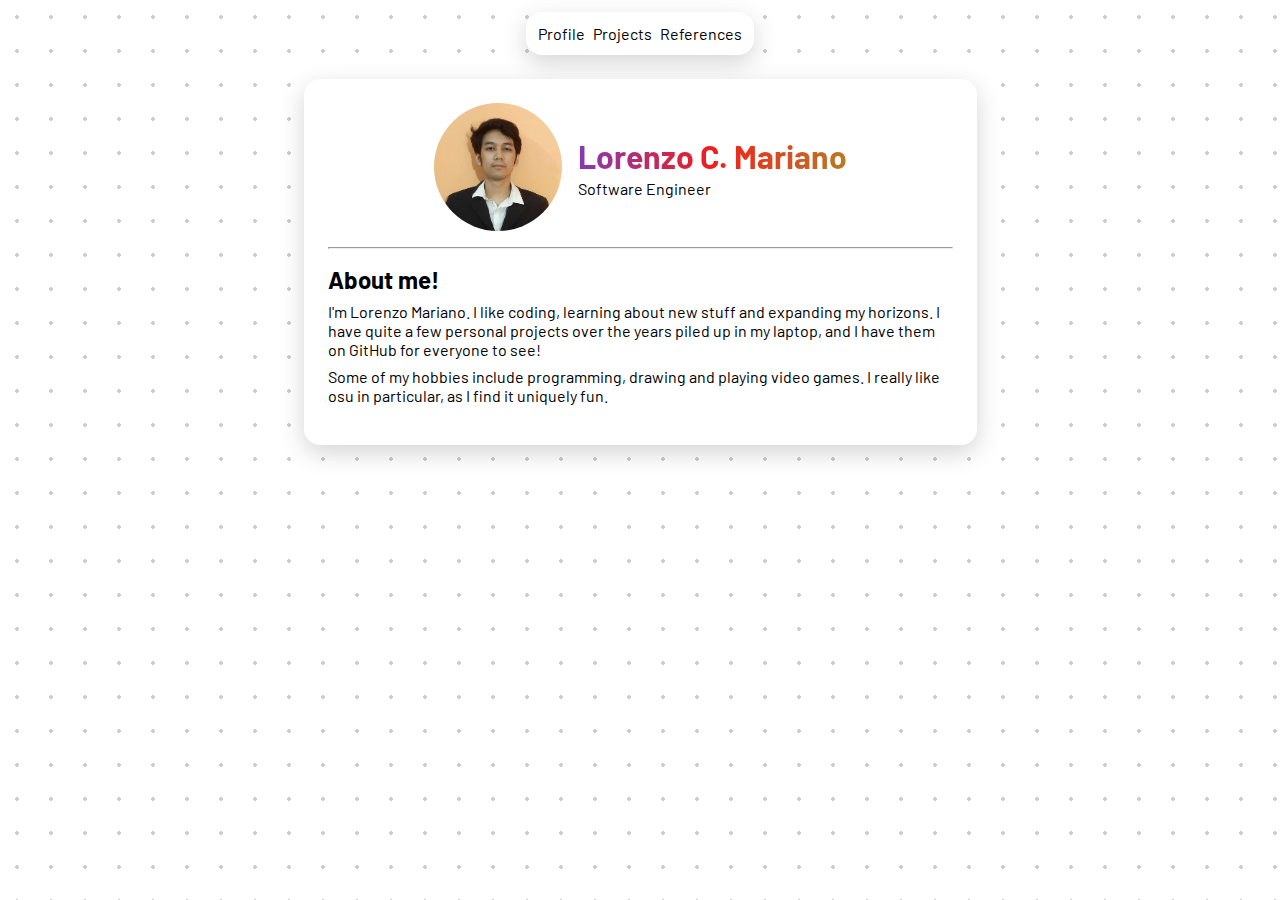
==== index.html @ 4b908461 "changed folder structure" ====
<!DOCTYPE html>
<html lang="en">

	<head>
		<meta charset="UTF-8">
		<meta name="viewport" content="width=device-width, initial-scale=1.0">
		<link rel="stylesheet" href="styles/global.css">
		<link rel="stylesheet" href="styles/index.css">
		<title>My Portfolio | Profile</title>
	</head>

	<body>
		<nav>
			<a href="index.html">Profile</a>
			<a href="projects.html">Projects</a>
			<a href="references.html">References</a>
		</nav>

		<section class="profile-wrapper shadow">
			<section class="profile-header">
				<img src="assets/images/profile-pic.jpg" alt="profile picture lorenzo mariano">
				<div>
					<h1 class="gradient">Lorenzo C. Mariano</h1>
					<span>Software Engineer</span>
				</div>
			</section>
			<hr>
			<section class="profile-details">
				<div class="profile-item">
					<h2>About me!</h2>
					<p>
						I'm Lorenzo Mariano. I like coding, learning about
						new stuff and expanding my horizons. I have quite a few
						personal projects over the years piled up in my laptop,
						and I have them on GitHub for everyone to see!
					</p>
					<p>
						Some of my hobbies include programming, drawing and
						playing video games. I really like osu in particular,
						as I find it uniquely fun.
					</p>
				</div>
			</section>
		</section>
	</body>

</html>
---- styles/global.css ----
@import url('https://fonts.googleapis.com/css2?family=Barlow:ital,wght@0,100;0,200;0,300;0,400;0,500;0,600;0,700;0,800;0,900;1,100;1,200;1,300;1,400;1,500;1,600;1,700;1,800;1,900&display=swap');

* {
	margin: 0;
	padding: 0;

	font-family: "Barlow", sans-serif;
}

body {
	display: flex;
	flex-direction: column;

	background-color: #ffffff;
	opacity: 1;
	background-image: radial-gradient(#cccccc 1.7000000000000002px, #ffffff 1.7000000000000002px);
	background-size: 34px 34px;
}

nav {
	display: flex;
	justify-content: center;
	gap: 0.5rem;

	margin: 0.75rem auto;
	padding: 0.75rem;

	margin-bottom: 1.5rem;
	background-color: #fff;

	box-shadow: #2c2f3133 0px 8px 24px;
	border-radius: 1rem;
}

nav:hover {
	transform: scale(1.05);
	transition: all 100ms ease-in-out;
}

.gradient {
	background: #833AB4;
	background: linear-gradient(to right, #833AB4 0%, #F41C1C 50%, #B97B24 100%);
	-webkit-background-clip: text;
	-webkit-text-fill-color: transparent;

	background-clip: clip;
}

.shadow {
	box-shadow: #2c2f3133 0px 8px 24px;
}

a {
	all: unset;
	cursor: pointer;
}

a:hover {
	font-weight: bold;

	background: #833AB4;
	background: linear-gradient(to right, #833AB4 0%, #F41C1C 50%, #B97B24 100%);
	-webkit-background-clip: text;
	-webkit-text-fill-color: transparent;
	background-clip: clip;
}

@media screen and (max-width: 625px) {
	.shadow {
		box-shadow: none;
	}
}
---- styles/index.css ----
.profile-wrapper {
	max-width: 625px;
	margin: 0 auto;

	border-radius: 1rem;
	padding: 1.5rem;

	background-color: #fff;
}

.profile-header {
	display: flex;
	gap: 1rem;

	max-width: fit-content;
	margin: 0 auto;
	padding-bottom: 1rem;
}

.profile-header>img {
	border-radius: 100%;
	width: 8rem;
}

.profile-header>div {
	display: flex;
	flex-direction: column;
	justify-content: center;
	gap: 0.25rem;
}

.profile-details {
	padding-top: 1rem;
	padding-bottom: 1rem;
}

.profile-item {
	display: flex;
	flex-direction: column;
	gap: 0.5rem;
}

@media screen and (max-width: 625px) {
	.shadow {
		box-shadow: none;
	}
}
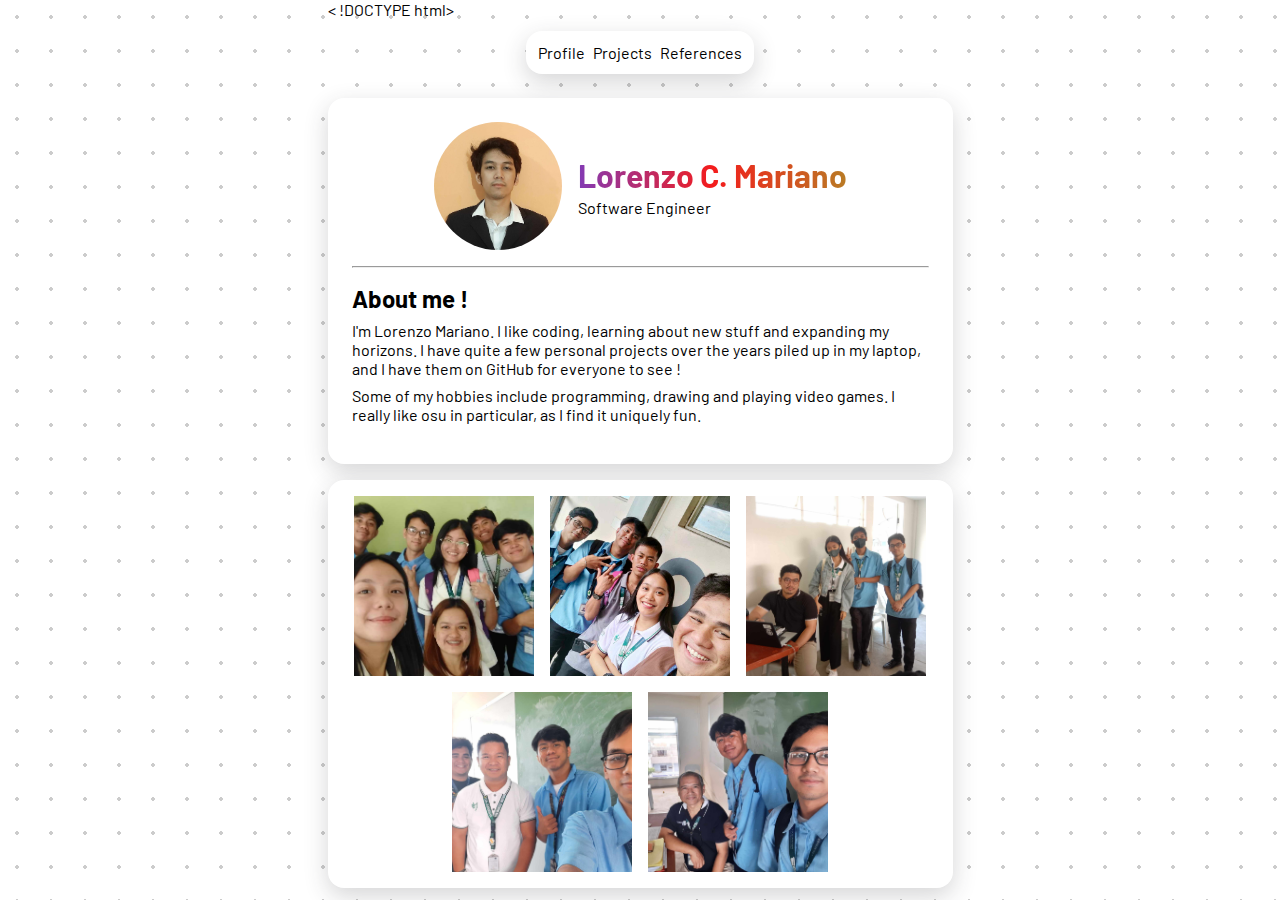
==== commit b9273c4e: "Add pictures to homepage." ====
--- a/index.html
+++ b/index.html
@@ -1,47 +1,41 @@
-<!DOCTYPE html>
-<html lang="en">
+< !DOCTYPE html>
+  <html lang="en">
 
-	<head>
-		<meta charset="UTF-8">
-		<meta name="viewport" content="width=device-width, initial-scale=1.0">
-		<link rel="stylesheet" href="styles/global.css">
-		<link rel="stylesheet" href="styles/index.css">
-		<title>My Portfolio | Profile</title>
-	</head>
+  <head>
+    <meta charset="UTF-8">
+    <meta name="viewport" content="width=device-width, initial-scale=1.0">
+    <link rel="icon" type="image/x-icon" href="assets/icons/github.svg">
+    <link rel="stylesheet" href="styles/global.css">
+    <link rel="stylesheet" href="styles/index.css">
+    <link rel="stylesheet" href="styles/gallery.css">
+    <script src="gallery.js" defer></script>
+    <title>My Portfolio | Profile</title>
+  </head>
 
-	<body>
-		<nav>
-			<a href="index.html">Profile</a>
-			<a href="projects.html">Projects</a>
-			<a href="references.html">References</a>
-		</nav>
+  <body>
+    <nav><a href="index.html">Profile</a><a href="projects.html">Projects</a><a href="references.html">References</a></nav>
+    <section class="profile-wrapper shadow">
+      <section class="profile-header"><img src="assets/images/profile-pic.jpg" alt="profile picture lorenzo mariano">
+        <div>
+          <h1 class="gradient">Lorenzo C. Mariano</h1><span>Software Engineer</span>
+        </div>
+      </section>
+      <hr>
+      <section class="profile-details">
+        <div class="profile-item">
+          <h2>About me !</h2>
+          <p>I'm Lorenzo Mariano. I like coding, learning about
+            new stuff and expanding my horizons. I have quite a few personal projects over the years piled up in my laptop,
+            and I have them on GitHub for everyone to see ! </p>
+          <p>Some of my hobbies include programming,
+            drawing and playing video games. I really like osu in particular,
+            as I find it uniquely fun. </p>
+        </div>
+      </section>
+    </section>
+    <section class="gallery shadow">
+      <dialog></dialog><img src="assets/images/with maam elsie.jpg"><img src="assets/images/with maam raquel.jpg"><img src="assets/images/with ser bads better.jpeg"><img src="assets/images/with ser jes.jpg"><img src="assets/images/with sir john.jpg">
+    </section>
+  </body>
 
-		<section class="profile-wrapper shadow">
-			<section class="profile-header">
-				<img src="assets/images/profile-pic.jpg" alt="profile picture lorenzo mariano">
-				<div>
-					<h1 class="gradient">Lorenzo C. Mariano</h1>
-					<span>Software Engineer</span>
-				</div>
-			</section>
-			<hr>
-			<section class="profile-details">
-				<div class="profile-item">
-					<h2>About me!</h2>
-					<p>
-						I'm Lorenzo Mariano. I like coding, learning about
-						new stuff and expanding my horizons. I have quite a few
-						personal projects over the years piled up in my laptop,
-						and I have them on GitHub for everyone to see!
-					</p>
-					<p>
-						Some of my hobbies include programming, drawing and
-						playing video games. I really like osu in particular,
-						as I find it uniquely fun.
-					</p>
-				</div>
-			</section>
-		</section>
-	</body>
-
-</html>+  </html>--- a/styles/index.css
+++ b/styles/index.css
@@ -1,47 +1,52 @@
+body {
+  max-width: 625px;
+  margin: 0 auto;
+}
+
 .profile-wrapper {
-	max-width: 625px;
-	margin: 0 auto;
+  /* max-width: 625px; */
+  /* margin: 0 auto; */
 
-	border-radius: 1rem;
-	padding: 1.5rem;
+  border-radius: 1rem;
+  padding: 1.5rem;
 
-	background-color: #fff;
+  background-color: #fff;
 }
 
 .profile-header {
-	display: flex;
-	gap: 1rem;
+  display: flex;
+  gap: 1rem;
 
-	max-width: fit-content;
-	margin: 0 auto;
-	padding-bottom: 1rem;
+  max-width: fit-content;
+  margin: 0 auto;
+  padding-bottom: 1rem;
 }
 
 .profile-header>img {
-	border-radius: 100%;
-	width: 8rem;
+  border-radius: 100%;
+  width: 8rem;
 }
 
 .profile-header>div {
-	display: flex;
-	flex-direction: column;
-	justify-content: center;
-	gap: 0.25rem;
+  display: flex;
+  flex-direction: column;
+  justify-content: center;
+  gap: 0.25rem;
 }
 
 .profile-details {
-	padding-top: 1rem;
-	padding-bottom: 1rem;
+  padding-top: 1rem;
+  padding-bottom: 1rem;
 }
 
 .profile-item {
-	display: flex;
-	flex-direction: column;
-	gap: 0.5rem;
+  display: flex;
+  flex-direction: column;
+  gap: 0.5rem;
 }
 
 @media screen and (max-width: 625px) {
-	.shadow {
-		box-shadow: none;
-	}
+  .shadow {
+    box-shadow: none;
+  }
 }--- a/styles/gallery.css
+++ b/styles/gallery.css
@@ -0,0 +1,31 @@
+section.gallery {
+  margin-top: 1rem;
+  border-radius: 1rem;
+
+  display: flex;
+  justify-content: center;
+  flex-wrap: wrap;
+  gap: 1rem;
+
+
+  background-color: #fff;
+  padding: 1rem;
+}
+
+section.gallery>img {
+  object-fit: cover;
+  height: 180px;
+  width: 180px;
+}
+
+dialog {
+  position: fixed;
+  top: 50%;
+  left: 50%;
+  transform: translate(-50%, -50%);
+
+  border: none;
+  outline: none;
+
+  border-radius: 1rem;
+}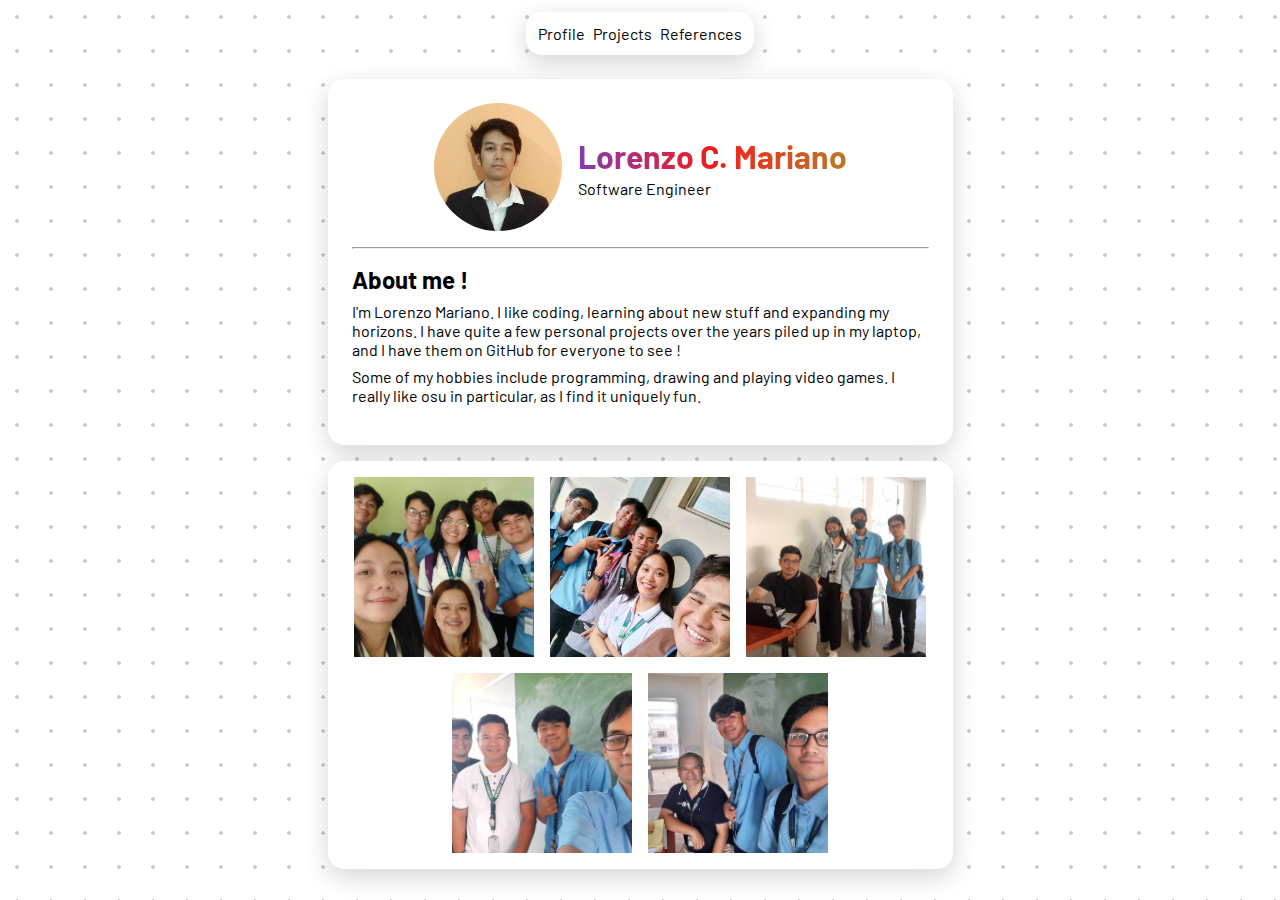
==== commit f085a16c: "Fix typo" ====
--- a/index.html
+++ b/index.html
@@ -1,4 +1,4 @@
-< !DOCTYPE html>
+<!DOCTYPE html>
   <html lang="en">
 
   <head>
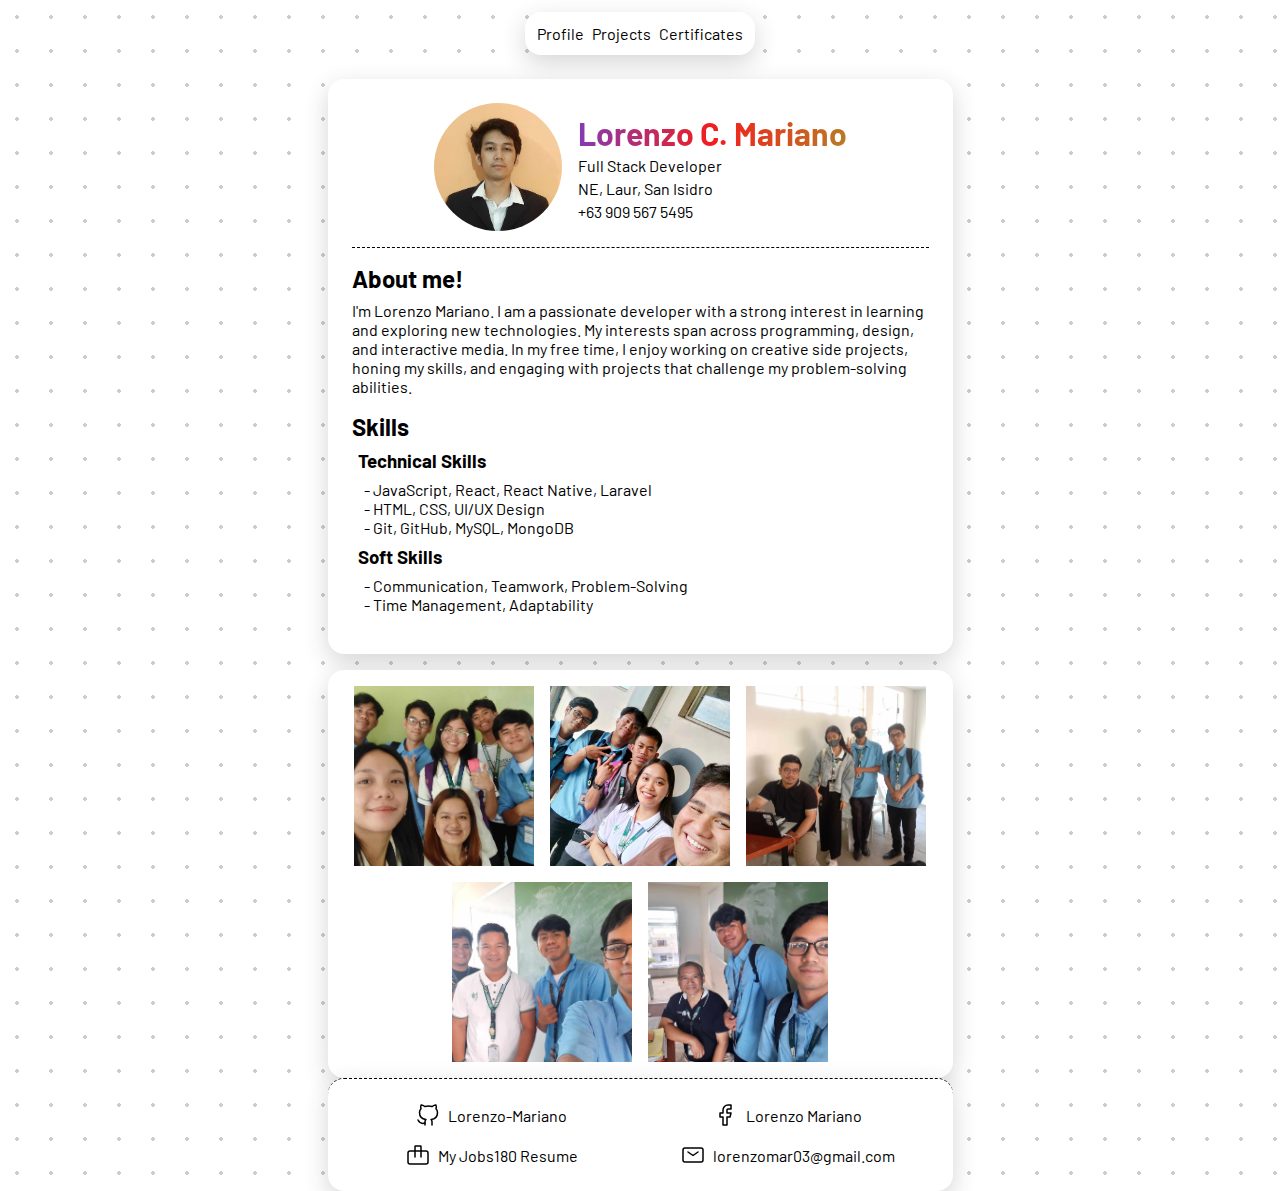
==== commit eedb57ba: "Final requirements update" ====
--- a/index.html
+++ b/index.html
@@ -1,41 +1,88 @@
 <!DOCTYPE html>
-  <html lang="en">
+<html lang="en">
 
-  <head>
-    <meta charset="UTF-8">
-    <meta name="viewport" content="width=device-width, initial-scale=1.0">
-    <link rel="icon" type="image/x-icon" href="assets/icons/github.svg">
-    <link rel="stylesheet" href="styles/global.css">
-    <link rel="stylesheet" href="styles/index.css">
-    <link rel="stylesheet" href="styles/gallery.css">
-    <script src="gallery.js" defer></script>
-    <title>My Portfolio | Profile</title>
-  </head>
+<head>
+  <meta charset="UTF-8">
+  <meta name="viewport" content="width=device-width, initial-scale=1.0">
+  <link rel="icon" type="image/x-icon" href="assets/icons/github.svg">
+  <link rel="stylesheet" href="styles/global.css">
+  <link rel="stylesheet" href="styles/index.css">
+  <link rel="stylesheet" href="styles/gallery.css">
+  <script src="gallery.js" defer></script>
+  <title>My Portfolio | Profile</title>
+</head>
 
-  <body>
-    <nav><a href="index.html">Profile</a><a href="projects.html">Projects</a><a href="references.html">References</a></nav>
-    <section class="profile-wrapper shadow">
-      <section class="profile-header"><img src="assets/images/profile-pic.jpg" alt="profile picture lorenzo mariano">
-        <div>
-          <h1 class="gradient">Lorenzo C. Mariano</h1><span>Software Engineer</span>
-        </div>
-      </section>
-      <hr>
-      <section class="profile-details">
-        <div class="profile-item">
-          <h2>About me !</h2>
-          <p>I'm Lorenzo Mariano. I like coding, learning about
-            new stuff and expanding my horizons. I have quite a few personal projects over the years piled up in my laptop,
-            and I have them on GitHub for everyone to see ! </p>
-          <p>Some of my hobbies include programming,
-            drawing and playing video games. I really like osu in particular,
-            as I find it uniquely fun. </p>
-        </div>
-      </section>
+<body>
+  <nav><a href="index.html">Profile</a><a href="projects.html">Projects</a><a href="certificates.html">Certificates</a></nav>
+  <section class="profile-wrapper shadow">
+    <section class="profile-header"><img src="assets/images/profile-pic.jpg" alt="profile picture lorenzo mariano">
+      <div>
+        <h1 class="gradient">Lorenzo C. Mariano</h1>
+        <span>Full Stack Developer</span>
+        <span>NE, Laur, San Isidro</span>
+        <span> +63 909 567 5495</span>
+      </div>
     </section>
-    <section class="gallery shadow">
-      <dialog></dialog><img src="assets/images/with maam elsie.jpg"><img src="assets/images/with maam raquel.jpg"><img src="assets/images/with ser bads better.jpeg"><img src="assets/images/with ser jes.jpg"><img src="assets/images/with sir john.jpg">
+    <!-- <hr> -->
+    <section class="profile-details">
+      <div class="profile-item">
+        <h2>About me!</h2>
+        <p>
+          I'm Lorenzo Mariano. I am a passionate developer with a strong interest in learning and exploring new technologies. My interests span across programming, design, and interactive media. In my free time, I enjoy working on creative side projects, honing my skills, and engaging with projects that challenge my problem-solving abilities.
+        </p>
+      </div>
+
+      <div class="profile-item">
+        <h2>Skills</h2>
+        <h3>Technical Skills</h3>
+        <ul>
+          <li>- JavaScript, React, React Native, Laravel</li>
+          <li>- HTML, CSS, UI/UX Design</li>
+          <li>- Git, GitHub, MySQL, MongoDB</li>
+        </ul>
+        <h3>Soft Skills</h3>
+        <ul>
+          <li>- Communication, Teamwork, Problem-Solving</li>
+          <li>- Time Management, Adaptability</li>
+        </ul>
+      </div>
     </section>
-  </body>
+  </section>
+  <section class="gallery shadow">
+    <dialog></dialog>
+    <img src="assets/images/with maam elsie.jpg">
+    <img src="assets/images/with maam raquel.jpg">
+    <img src="assets/images/with ser bads better.jpeg">
+    <img src="assets/images/with ser jes.jpg">
+    <img src="assets/images/with sir john.jpg">
+  </section>
 
-  </html>+
+  <footer class="shadow">
+    <div class="contact-item">
+      <img src="assets/icons/github.svg" alt="github icon">
+      <a href="https://github.com/Lorenzo-Mariano">Lorenzo-Mariano</a>
+    </div>
+
+    <div class="contact-item">
+      <img src="assets/icons/facebook.svg" alt="facebook icon">
+      <a href="https://www.facebook.com/profile.php?id=100005753209498">
+        Lorenzo Mariano
+      </a>
+    </div>
+
+    <div class="contact-item">
+      <img src="assets/icons/handbag.svg" alt="work icon">
+      <a href="https://lorenzomariano.jobs180.com/">
+        My Jobs180 Resume
+      </a>
+    </div>
+
+    <div class="contact-item">
+      <img src="assets/icons/mail.svg" alt="email icon">
+      <a>lorenzomar03@gmail.com</a>
+    </div>
+  </footer>
+</body>
+
+</html>--- a/styles/global.css
+++ b/styles/global.css
@@ -1,72 +1,96 @@
 @import url('https://fonts.googleapis.com/css2?family=Barlow:ital,wght@0,100;0,200;0,300;0,400;0,500;0,600;0,700;0,800;0,900;1,100;1,200;1,300;1,400;1,500;1,600;1,700;1,800;1,900&display=swap');
 
 * {
-	margin: 0;
-	padding: 0;
+  margin: 0;
+  padding: 0;
 
-	font-family: "Barlow", sans-serif;
+  font-family: "Barlow", sans-serif;
 }
 
 body {
-	display: flex;
-	flex-direction: column;
+  display: flex;
+  flex-direction: column;
 
-	background-color: #ffffff;
-	opacity: 1;
-	background-image: radial-gradient(#cccccc 1.7000000000000002px, #ffffff 1.7000000000000002px);
-	background-size: 34px 34px;
+  background-color: #ffffff;
+  opacity: 1;
+  background-image: radial-gradient(#cccccc 1.7000000000000002px, #ffffff 1.7000000000000002px);
+  background-size: 34px 34px;
 }
 
 nav {
-	display: flex;
-	justify-content: center;
-	gap: 0.5rem;
+  display: flex;
+  justify-content: center;
+  gap: 0.5rem;
 
-	margin: 0.75rem auto;
-	padding: 0.75rem;
+  margin: 0.75rem auto;
+  padding: 0.75rem;
 
-	margin-bottom: 1.5rem;
-	background-color: #fff;
+  margin-bottom: 1.5rem;
+  background-color: #fff;
 
-	box-shadow: #2c2f3133 0px 8px 24px;
-	border-radius: 1rem;
+  box-shadow: #2c2f3133 0px 8px 24px;
+  border-radius: 1rem;
 }
 
 nav:hover {
-	transform: scale(1.05);
-	transition: all 100ms ease-in-out;
+  transform: scale(1.05);
+  transition: all 100ms ease-in-out;
 }
 
 .gradient {
-	background: #833AB4;
-	background: linear-gradient(to right, #833AB4 0%, #F41C1C 50%, #B97B24 100%);
-	-webkit-background-clip: text;
-	-webkit-text-fill-color: transparent;
+  background: #833AB4;
+  background: linear-gradient(to right, #833AB4 0%, #F41C1C 50%, #B97B24 100%);
+  -webkit-background-clip: text;
+  -webkit-text-fill-color: transparent;
 
-	background-clip: clip;
+  background-clip: clip;
 }
 
 .shadow {
-	box-shadow: #2c2f3133 0px 8px 24px;
+  box-shadow: #2c2f3133 0px 8px 24px;
 }
 
 a {
-	all: unset;
-	cursor: pointer;
+  all: unset;
+  cursor: pointer;
 }
 
 a:hover {
-	font-weight: bold;
+  font-weight: bold;
 
-	background: #833AB4;
-	background: linear-gradient(to right, #833AB4 0%, #F41C1C 50%, #B97B24 100%);
-	-webkit-background-clip: text;
-	-webkit-text-fill-color: transparent;
-	background-clip: clip;
+  background: #833AB4;
+  background: linear-gradient(to right, #833AB4 0%, #F41C1C 50%, #B97B24 100%);
+  -webkit-background-clip: text;
+  -webkit-text-fill-color: transparent;
+  background-clip: clip;
+}
+
+hr {
+  border-style: solid;
+}
+
+footer {
+  display: grid;
+  grid-template-columns: 1fr 1fr;
+  grid-template-rows: 1fr 1fr;
+
+  background-color: #fff;
+
+  border-top: 1px dashed #000;
+  padding: 1rem;
+  border-radius: 1rem;
+}
+
+footer .contact-item {
+  display: flex;
+  align-items: center;
+  justify-content: center;
+  gap: 0.5em;
+  padding: 0.5rem;
 }
 
 @media screen and (max-width: 625px) {
-	.shadow {
-		box-shadow: none;
-	}
+  .shadow {
+    box-shadow: none;
+  }
 }--- a/styles/index.css
+++ b/styles/index.css
@@ -4,9 +4,6 @@
 }
 
 .profile-wrapper {
-  /* max-width: 625px; */
-  /* margin: 0 auto; */
-
   border-radius: 1rem;
   padding: 1.5rem;
 
@@ -35,8 +32,26 @@
 }
 
 .profile-details {
+  display: flex;
+  flex-direction: column;
+
+  gap: 1rem;
+  border-top: 1px dashed #000;
+
   padding-top: 1rem;
   padding-bottom: 1rem;
+}
+
+ul {
+  list-style: none;
+}
+
+.profile-item>h3 {
+  margin-left: 0.4rem;
+}
+
+li {
+  margin-left: 0.8rem;
 }
 
 .profile-item {
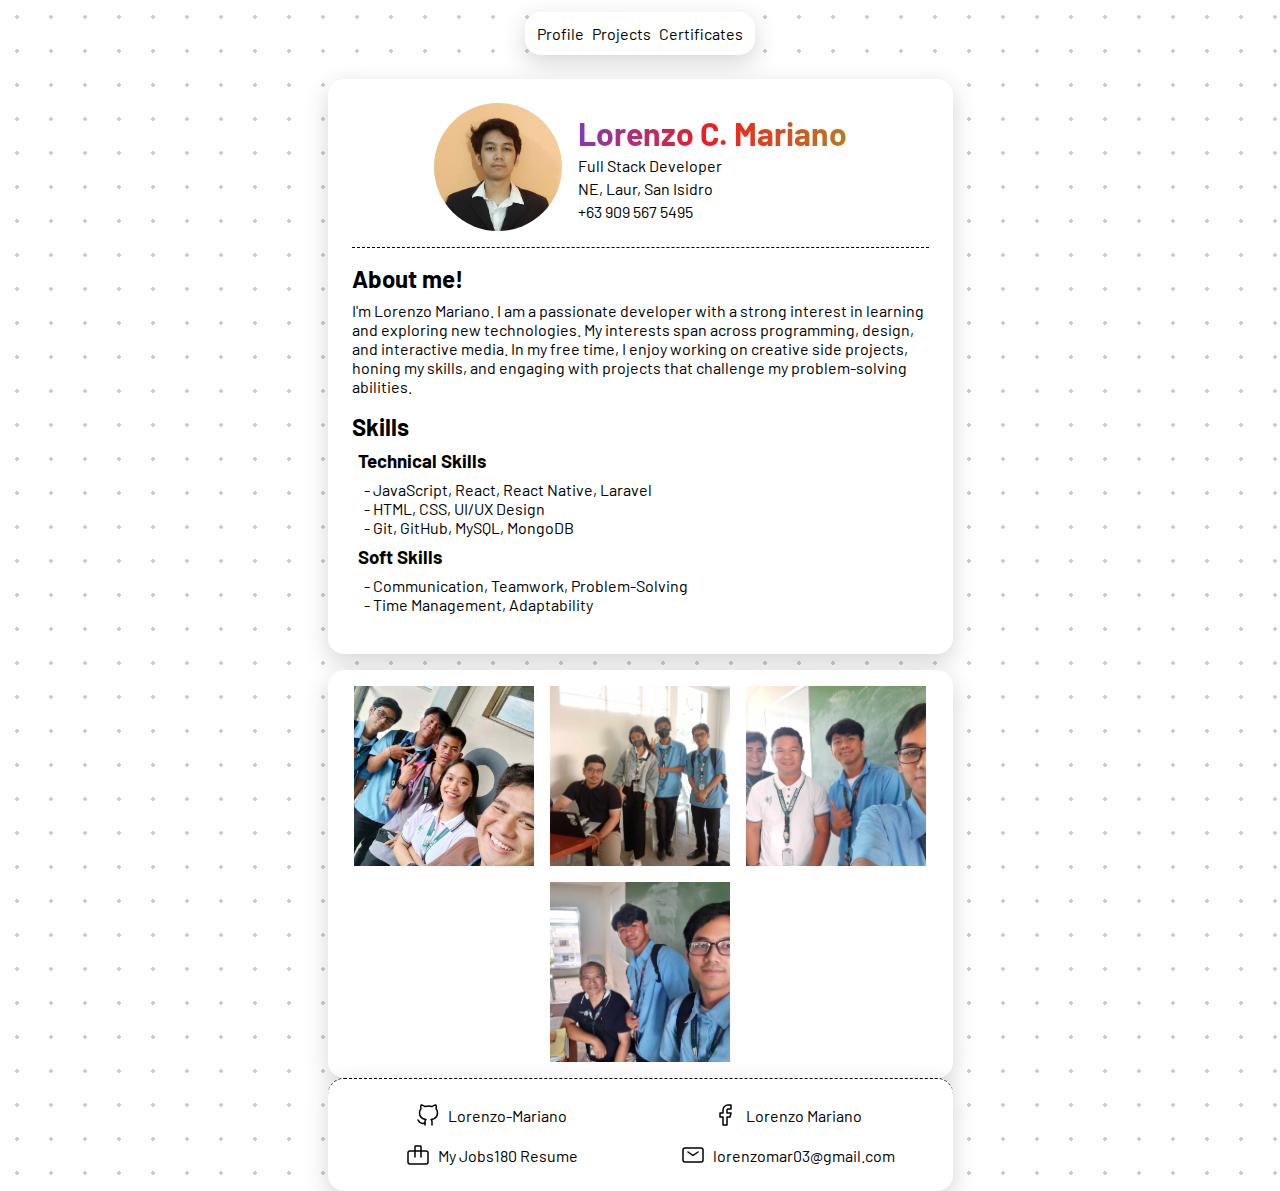
==== commit 0a9600a9: "Remove one image" ====
--- a/index.html
+++ b/index.html
@@ -50,7 +50,7 @@
   </section>
   <section class="gallery shadow">
     <dialog></dialog>
-    <img src="assets/images/with maam elsie.jpg">
+    <!-- <img src="assets/images/with maam elsie.jpg"> -->
     <img src="assets/images/with maam raquel.jpg">
     <img src="assets/images/with ser bads better.jpeg">
     <img src="assets/images/with ser jes.jpg">
